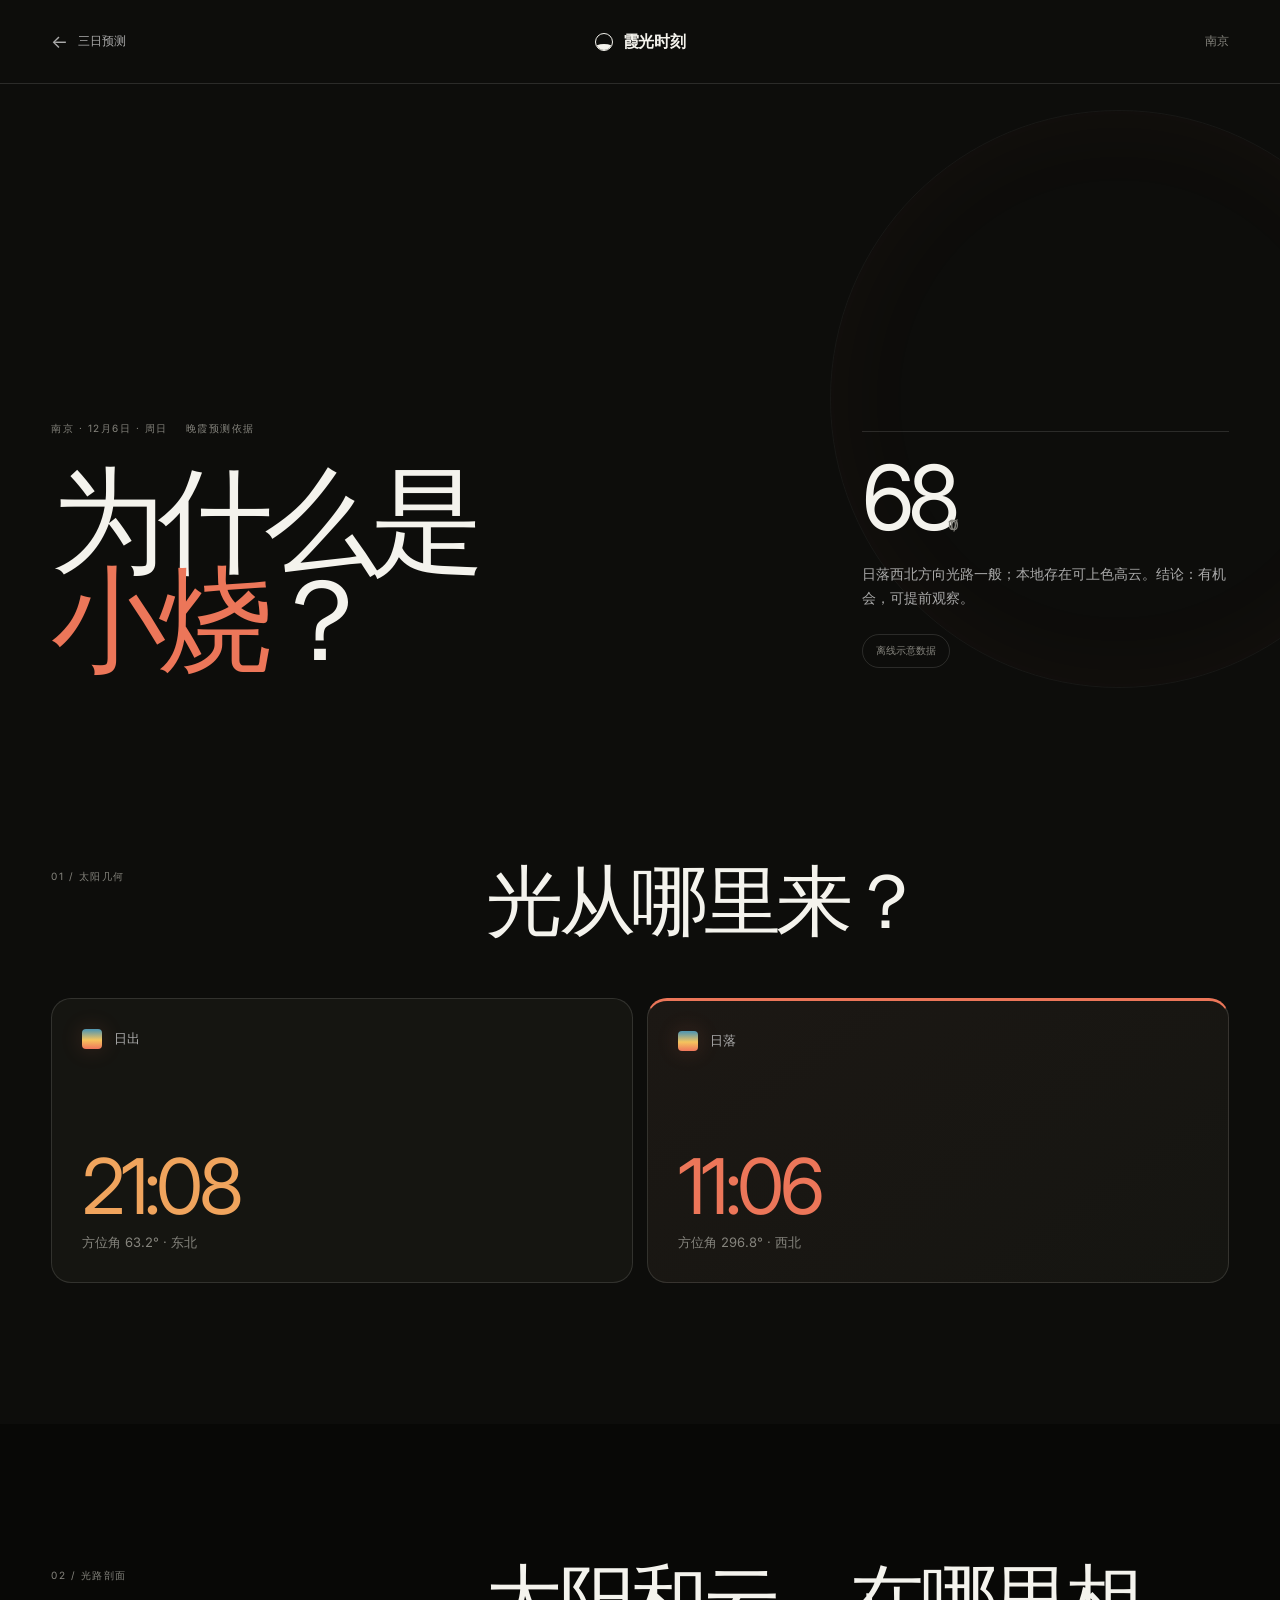
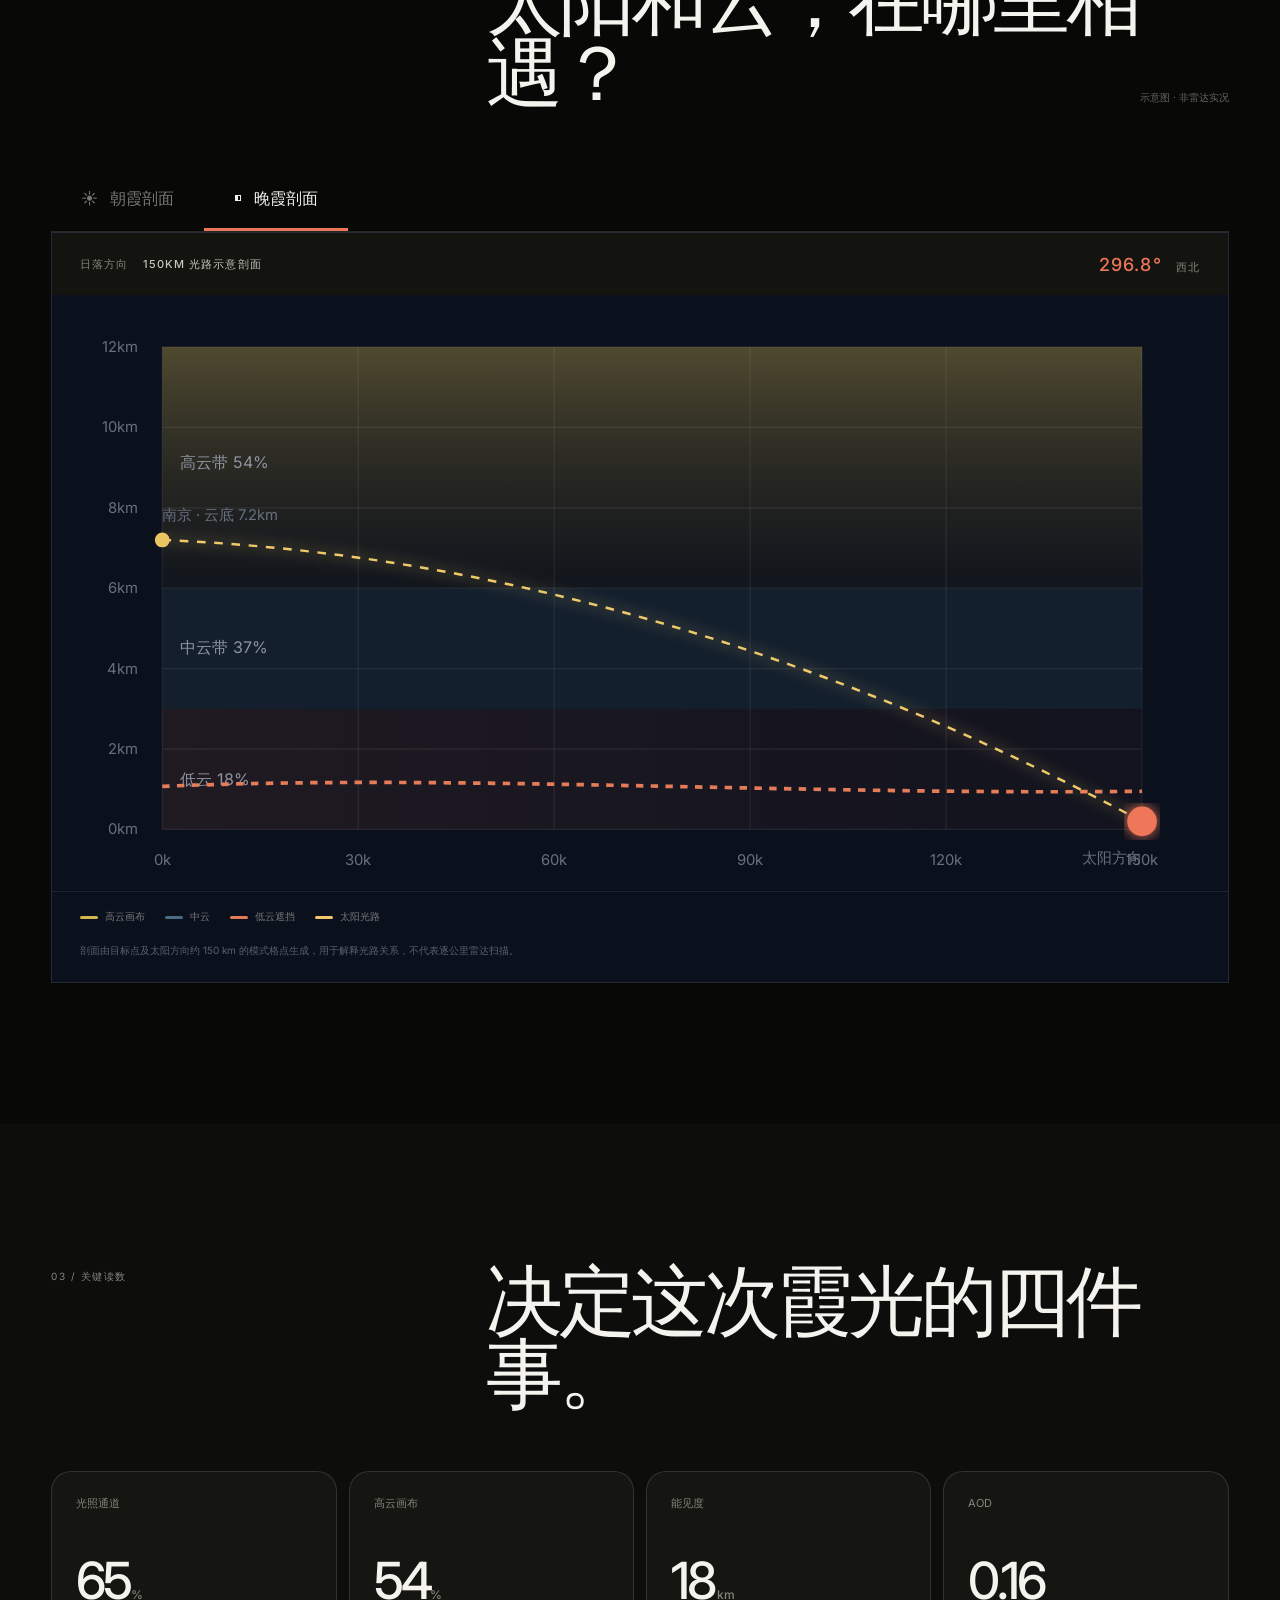
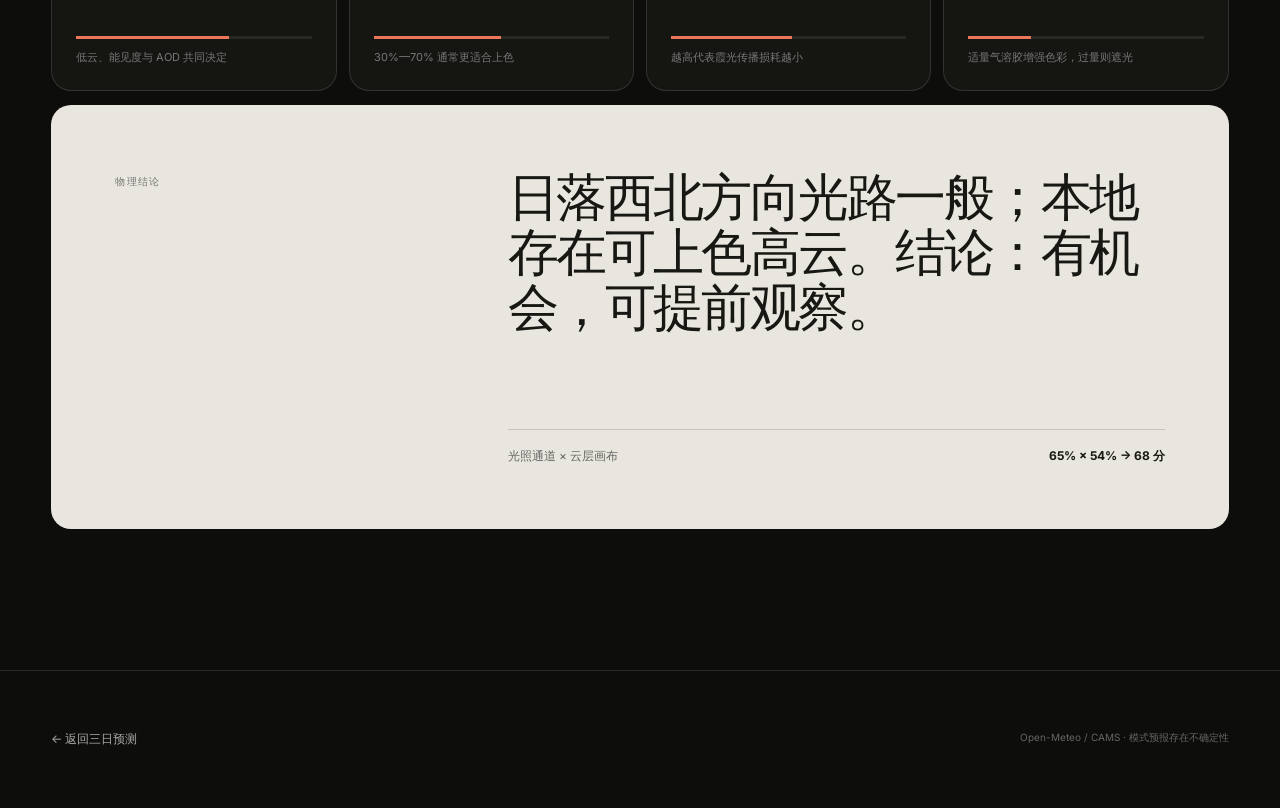
==== frontend/forecast-detail.html @ 2af410d2 "新增" ====
<!doctype html>
<html lang="zh-CN">
<head>
  <meta charset="UTF-8">
  <meta name="viewport" content="width=device-width, initial-scale=1.0">
  <meta name="description" content="霞光预测物理依据：太阳方位、光路遮挡与分层云量">
  <title>预测依据｜霞光时刻</title>
  <link rel="preconnect" href="https://fonts.googleapis.com">
  <link rel="preconnect" href="https://fonts.gstatic.com" crossorigin>
  <link href="https://fonts.googleapis.com/css2?family=Inter:wght@400;500;600&display=swap" rel="stylesheet">
  <link rel="stylesheet" href="forecast-detail.css">
</head>
<body>
  <header class="detail-header">
    <a class="back-link" href="index.html#forecast" aria-label="返回三日预测"><span>←</span> 三日预测</a>
    <a class="brand" href="index.html"><span class="brand-mark" aria-hidden="true"></span>霞光时刻</a>
    <span class="header-place" id="headerPlace">南京</span>
  </header>

  <main>
    <section class="detail-hero">
      <div class="detail-title">
        <p class="eyebrow"><span id="detailDate">—</span><span id="detailPeriod">晚霞预测依据</span></p>
        <h1>为什么是<br><em id="detailLevel">—</em>？</h1>
      </div>
      <div class="detail-verdict">
        <p class="score"><span id="detailScore">—</span><small>/ 100</small></p>
        <p id="detailSummary">正在还原太阳光路与云层画布。</p>
        <span class="source-badge" id="sourceBadge">数据准备中</span>
      </div>
    </section>

    <section class="solar-section" aria-labelledby="solarHeading">
      <div class="section-head"><p>01 / 太阳几何</p><h2 id="solarHeading">光从哪里来？</h2></div>
      <div class="solar-grid">
        <article class="solar-card morning" id="morningCard">
          <div class="solar-label"><span class="sun-icon"></span><span>日出</span></div>
          <strong id="sunriseTime">—</strong>
          <p>方位角 <span id="sunriseAzimuth">—</span> · <span id="sunriseDirection">—</span></p>
        </article>
        <article class="solar-card evening active" id="eveningCard">
          <div class="solar-label"><span class="sun-icon"></span><span>日落</span></div>
          <strong id="sunsetTime">—</strong>
          <p>方位角 <span id="sunsetAzimuth">—</span> · <span id="sunsetDirection">—</span></p>
        </article>
      </div>
    </section>

    <section class="profile-section" aria-labelledby="profileHeading">
      <div class="section-head profile-head"><p>02 / 光路剖面</p><h2 id="profileHeading">太阳和云，在哪里相遇？</h2><span>示意图 · 非雷达实况</span></div>
      <div class="profile-tabs" role="tablist" aria-label="选择光路剖面">
        <button type="button" role="tab" data-period="morning" aria-selected="false"><span>☀</span> 朝霞剖面</button>
        <button type="button" role="tab" data-period="evening" aria-selected="true"><span>◧</span> 晚霞剖面</button>
      </div>
      <div class="chart-card">
        <div class="chart-meta">
          <div><span id="chartDirection">日落方向</span><strong>150KM 光路示意剖面</strong></div>
          <div><strong id="chartAzimuth">—</strong><span id="chartDirectionText">—</span></div>
        </div>
        <div class="chart-wrap" id="chartWrap" aria-label="太阳光路和云层高度示意图"></div>
        <div class="chart-legend"><span><i class="high"></i>高云画布</span><span><i class="mid"></i>中云</span><span><i class="low"></i>低云遮挡</span><span><i class="ray"></i>太阳光路</span></div>
        <p class="chart-note">剖面由目标点及太阳方向约 150 km 的模式格点生成，用于解释光路关系，不代表逐公里雷达扫描。</p>
      </div>
    </section>

    <section class="metrics-section" aria-labelledby="metricsHeading">
      <div class="section-head"><p>03 / 关键读数</p><h2 id="metricsHeading">决定这次霞光的四件事。</h2></div>
      <div class="metric-grid" id="metricGrid"></div>
      <article class="explanation-card">
        <p>物理结论</p><h3 id="physicalConclusion">—</h3>
        <div><span>光照通道 × 云层画布</span><strong id="formulaResult">—</strong></div>
      </article>
    </section>
  </main>

  <footer><a class="back-link" href="index.html#forecast">← 返回三日预测</a><span>Open-Meteo / CAMS · 模式预报存在不确定性</span></footer>
  <script src="forecast-detail.js" defer></script>
</body>
</html>
---- frontend/forecast-detail.css ----
:root{--bg:#0d0d0b;--panel:#151511;--panel-2:#1b1b16;--text:#f4f3ed;--muted:#85847d;--line:rgba(244,243,237,.13);--accent:#ec7659;--sun:#e8b958;--blue:#5785a3;--radius:20px;--pad:clamp(20px,4vw,64px);--max:1440px;--font:Inter,"PingFang SC","Microsoft YaHei",sans-serif}
*{box-sizing:border-box}html{scroll-behavior:smooth}body{margin:0;background:var(--bg);color:var(--text);font-family:var(--font);-webkit-font-smoothing:antialiased}a{color:inherit;text-decoration:none}button{font:inherit}.detail-header{height:84px;padding:0 var(--pad);display:grid;grid-template-columns:1fr auto 1fr;align-items:center;border-bottom:1px solid var(--line);position:relative;z-index:2}.back-link{font-size:12px;color:#aaa;display:inline-flex;align-items:center;gap:10px}.back-link span{font-size:18px}.brand{display:inline-flex;align-items:center;gap:10px;font-weight:600;letter-spacing:-.03em}.brand-mark{width:18px;height:18px;border:1.5px solid currentColor;border-radius:50%;position:relative;overflow:hidden}.brand-mark::after{content:"";position:absolute;left:-2px;right:-2px;bottom:-2px;height:8px;border-radius:50%;background:currentColor}.header-place{justify-self:end;color:var(--muted);font-size:12px}.detail-hero{min-height:640px;padding:clamp(80px,10vw,150px) var(--pad) 56px;max-width:var(--max);margin:auto;display:grid;grid-template-columns:1.45fr .75fr;gap:8vw;align-items:end;position:relative}.detail-hero::after{content:"";position:absolute;width:min(45vw,650px);aspect-ratio:1;border-radius:50%;border:1px solid rgba(255,255,255,.045);right:-10%;top:4%;box-shadow:inset 0 0 100px rgba(236,118,89,.045);pointer-events:none}.eyebrow{display:flex;gap:18px;margin:0 0 34px;color:var(--muted);font-size:10px;letter-spacing:.15em;text-transform:uppercase}.detail-title h1{font-size:clamp(70px,9vw,136px);line-height:.86;letter-spacing:-.075em;font-weight:500;margin:0}.detail-title h1 em{font-style:normal;color:var(--accent)}.detail-verdict{border-top:1px solid var(--line);padding-top:26px;position:relative;z-index:1}.score{margin:0;font-size:clamp(70px,7vw,108px);letter-spacing:-.075em;line-height:.9}.score small{font-size:14px;color:var(--muted)}.detail-verdict>p:nth-child(2){color:#aaa;line-height:1.7;font-size:14px;margin:24px 0}.source-badge{display:inline-flex;border:1px solid var(--line);border-radius:999px;padding:9px 13px;color:var(--muted);font-size:10px}.solar-section,.profile-section,.metrics-section{padding:clamp(90px,11vw,160px) var(--pad);max-width:var(--max);margin:auto}.section-head{display:grid;grid-template-columns:1fr 2fr;gap:5vw;margin-bottom:60px}.section-head>p{margin:5px 0 0;color:var(--muted);font-size:10px;letter-spacing:.15em;text-transform:uppercase}.section-head h2{font-size:clamp(46px,6vw,86px);line-height:.95;letter-spacing:-.06em;font-weight:500;margin:0}.solar-grid{display:grid;grid-template-columns:1fr 1fr;gap:14px}.solar-card{min-height:285px;padding:30px;border:1px solid var(--line);border-radius:var(--radius);background:var(--panel);display:flex;flex-direction:column;transition:.25s}.solar-card.active{border-top:3px solid var(--accent);background:linear-gradient(145deg,#1c1814,var(--panel))}.solar-label{display:flex;gap:12px;align-items:center;color:#aaa;font-size:13px}.sun-icon{width:20px;height:20px;border-radius:4px;background:linear-gradient(#5798ae 5%,#f5c45d 55%,#ef765c);box-shadow:0 0 22px rgba(236,118,89,.18)}.solar-card strong{margin:auto 0 14px;font-size:clamp(64px,6vw,92px);line-height:.85;letter-spacing:-.06em;font-weight:400;color:var(--accent)}.solar-card.morning strong{color:#f0a45d}.solar-card p{color:var(--muted);font-size:13px;margin:0}.profile-section{max-width:none;background:#080806}.profile-section>*{max-width:calc(var(--max) - 2 * var(--pad));margin-left:auto;margin-right:auto}.profile-head{position:relative}.profile-head>span{position:absolute;right:0;bottom:5px;font-size:10px;color:#666}.profile-tabs{display:flex;border-bottom:1px solid var(--line);margin-bottom:0}.profile-tabs button{border:0;background:none;color:#777;padding:18px 30px;cursor:pointer;border-bottom:3px solid transparent;transition:.2s}.profile-tabs button span{margin-right:8px}.profile-tabs button[aria-selected="true"]{color:var(--text);border-color:var(--accent)}.chart-card{background:#0a101c;border:1px solid rgba(255,255,255,.11);overflow:hidden}.chart-meta{height:62px;background:#13130f;display:flex;justify-content:space-between;align-items:center;padding:0 28px;color:var(--muted);font-size:11px;letter-spacing:.1em}.chart-meta>div{display:flex;gap:14px;align-items:baseline}.chart-meta strong{color:#c8c6bd;font-weight:500}.chart-meta>div:last-child strong{color:var(--accent);font-size:18px}.chart-wrap{min-height:510px;padding:10px 14px 0}.chart-wrap svg{display:block;width:100%;height:auto}.chart-legend{display:flex;flex-wrap:wrap;gap:20px;padding:18px 28px;border-top:1px solid rgba(255,255,255,.08);color:#777;font-size:10px}.chart-legend span{display:flex;align-items:center;gap:7px}.chart-legend i{width:18px;height:3px;border-radius:4px}.chart-legend .high{background:#d5b64e}.chart-legend .mid{background:#496b84}.chart-legend .low{background:#e47a57}.chart-legend .ray{background:#f0c86a}.chart-note{color:#596171;font-size:10px;line-height:1.6;margin:0;padding:0 28px 24px}.metric-grid{display:grid;grid-template-columns:repeat(4,1fr);gap:12px}.metric-card{background:var(--panel);border:1px solid var(--line);border-radius:var(--radius);min-height:220px;padding:24px;display:flex;flex-direction:column}.metric-card>span{color:var(--muted);font-size:11px}.metric-card strong{margin:auto 0 10px;font-size:clamp(38px,4vw,58px);font-weight:500;letter-spacing:-.055em}.metric-card strong small{font-size:12px;color:var(--muted);letter-spacing:0}.metric-card p{font-size:11px;color:#777;line-height:1.55;margin:0}.metric-bar{height:3px;background:#292923;margin:15px 0 10px;overflow:hidden}.metric-bar i{display:block;height:100%;background:var(--accent)}.explanation-card{margin-top:14px;padding:clamp(34px,5vw,70px);border-radius:var(--radius);background:#e8e6de;color:#171713;display:grid;grid-template-columns:1fr 2fr;gap:5vw}.explanation-card>p{font-size:10px;letter-spacing:.14em;text-transform:uppercase;margin:6px 0;color:#777}.explanation-card h3{font-size:clamp(34px,4vw,62px);line-height:1.08;letter-spacing:-.05em;font-weight:500;margin:0}.explanation-card>div{grid-column:2;border-top:1px solid rgba(0,0,0,.15);display:flex;justify-content:space-between;padding-top:18px;margin-top:30px;font-size:12px;color:#666}.explanation-card strong{color:#171713}footer{max-width:var(--max);margin:auto;padding:60px var(--pad);border-top:1px solid var(--line);display:flex;justify-content:space-between;color:#666;font-size:10px}
@media(max-width:800px){.detail-header{height:70px;grid-template-columns:1fr 1fr}.detail-header .brand{justify-self:end}.header-place{display:none}.detail-hero{min-height:680px;grid-template-columns:1fr;align-items:start;padding-top:72px}.detail-title h1{font-size:clamp(64px,18vw,90px)}.detail-verdict{align-self:end}.section-head{grid-template-columns:1fr;margin-bottom:42px}.section-head h2{font-size:50px}.solar-grid{grid-template-columns:1fr}.metric-grid{grid-template-columns:1fr 1fr}.profile-tabs button{flex:1;padding:16px 8px}.chart-meta{height:auto;padding:18px;align-items:flex-start;gap:14px}.chart-meta>div{display:grid;gap:5px}.chart-wrap{min-height:360px;padding:0}.chart-legend,.chart-note{padding-left:16px;padding-right:16px}.explanation-card{grid-template-columns:1fr}.explanation-card>div{grid-column:1}footer{display:grid;gap:24px}}
@media(max-width:480px){.metric-grid{grid-template-columns:1fr}.solar-card{min-height:230px}.chart-meta>div:last-child{text-align:right}.profile-head>span{position:static}.chart-wrap{overflow-x:auto}.chart-wrap svg{min-width:700px}.detail-hero{min-height:620px}}
@media(prefers-reduced-motion:reduce){*{scroll-behavior:auto!important;transition:none!important}}
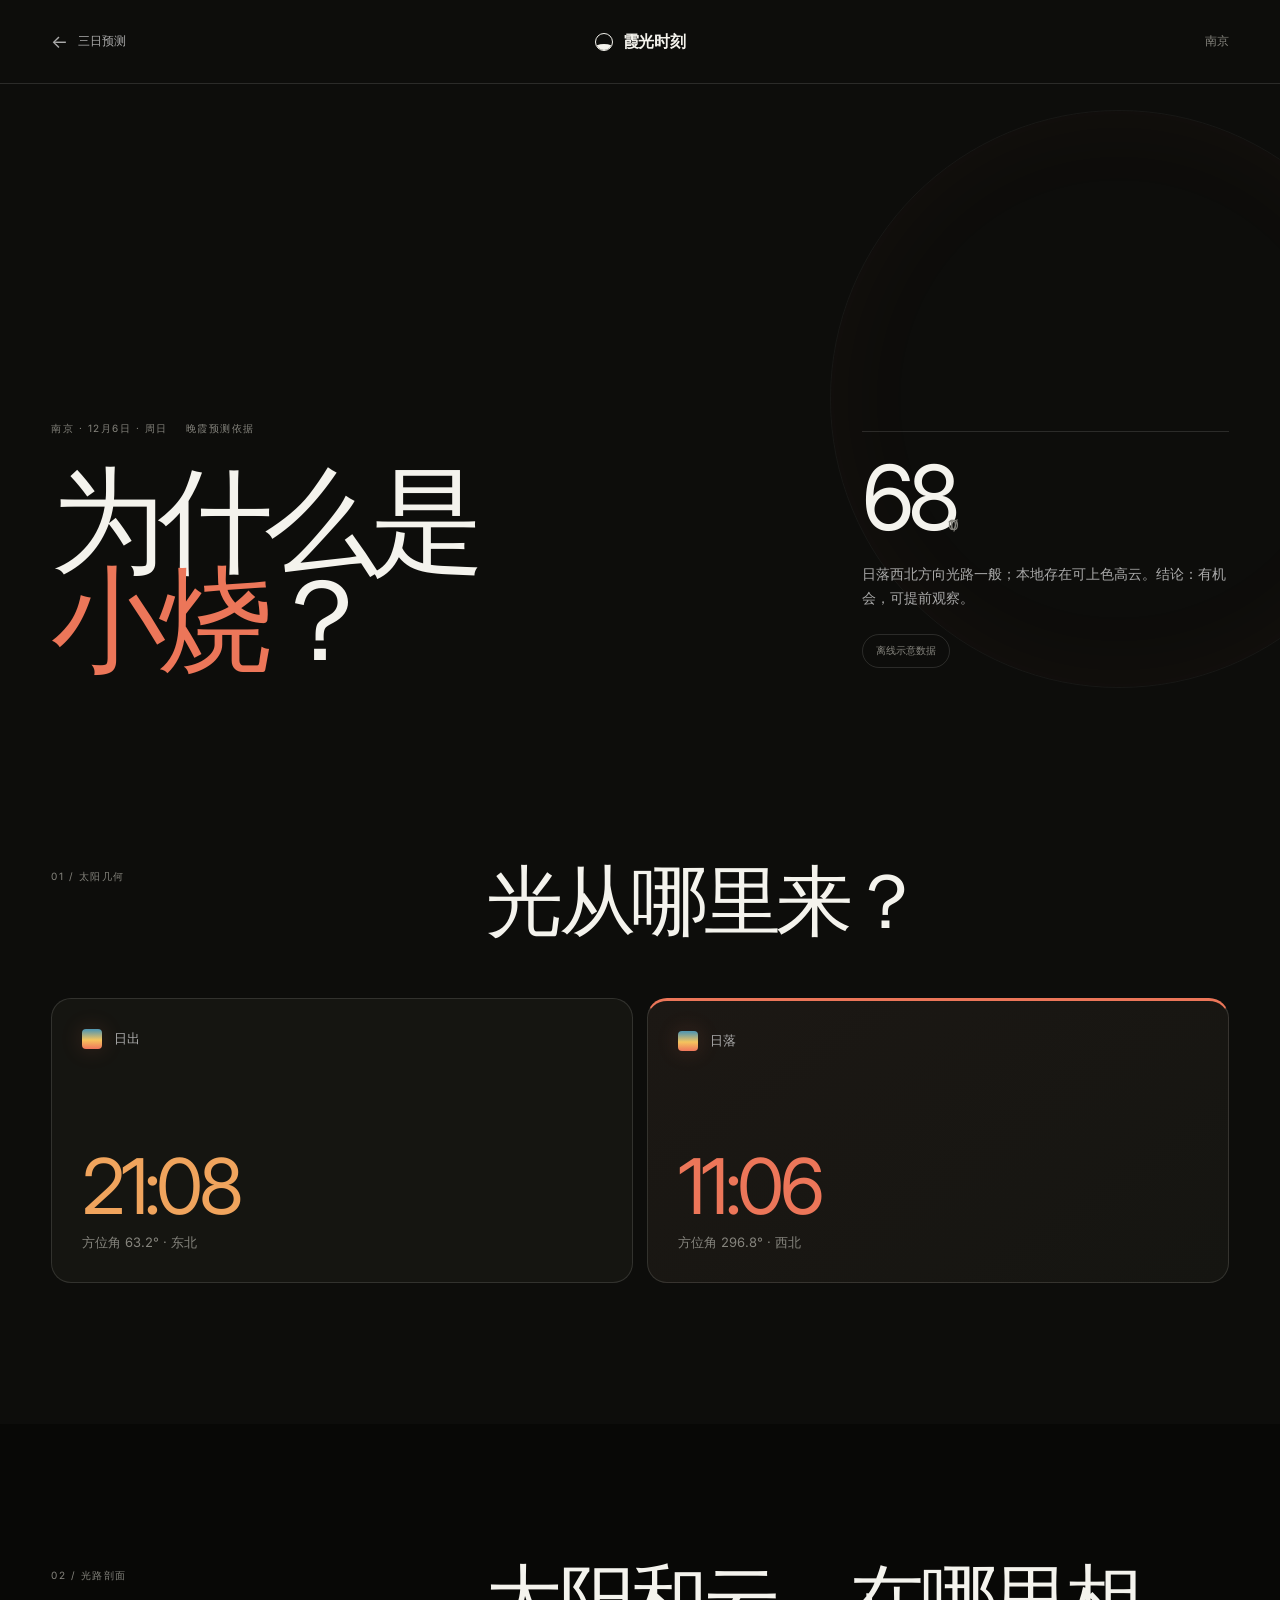
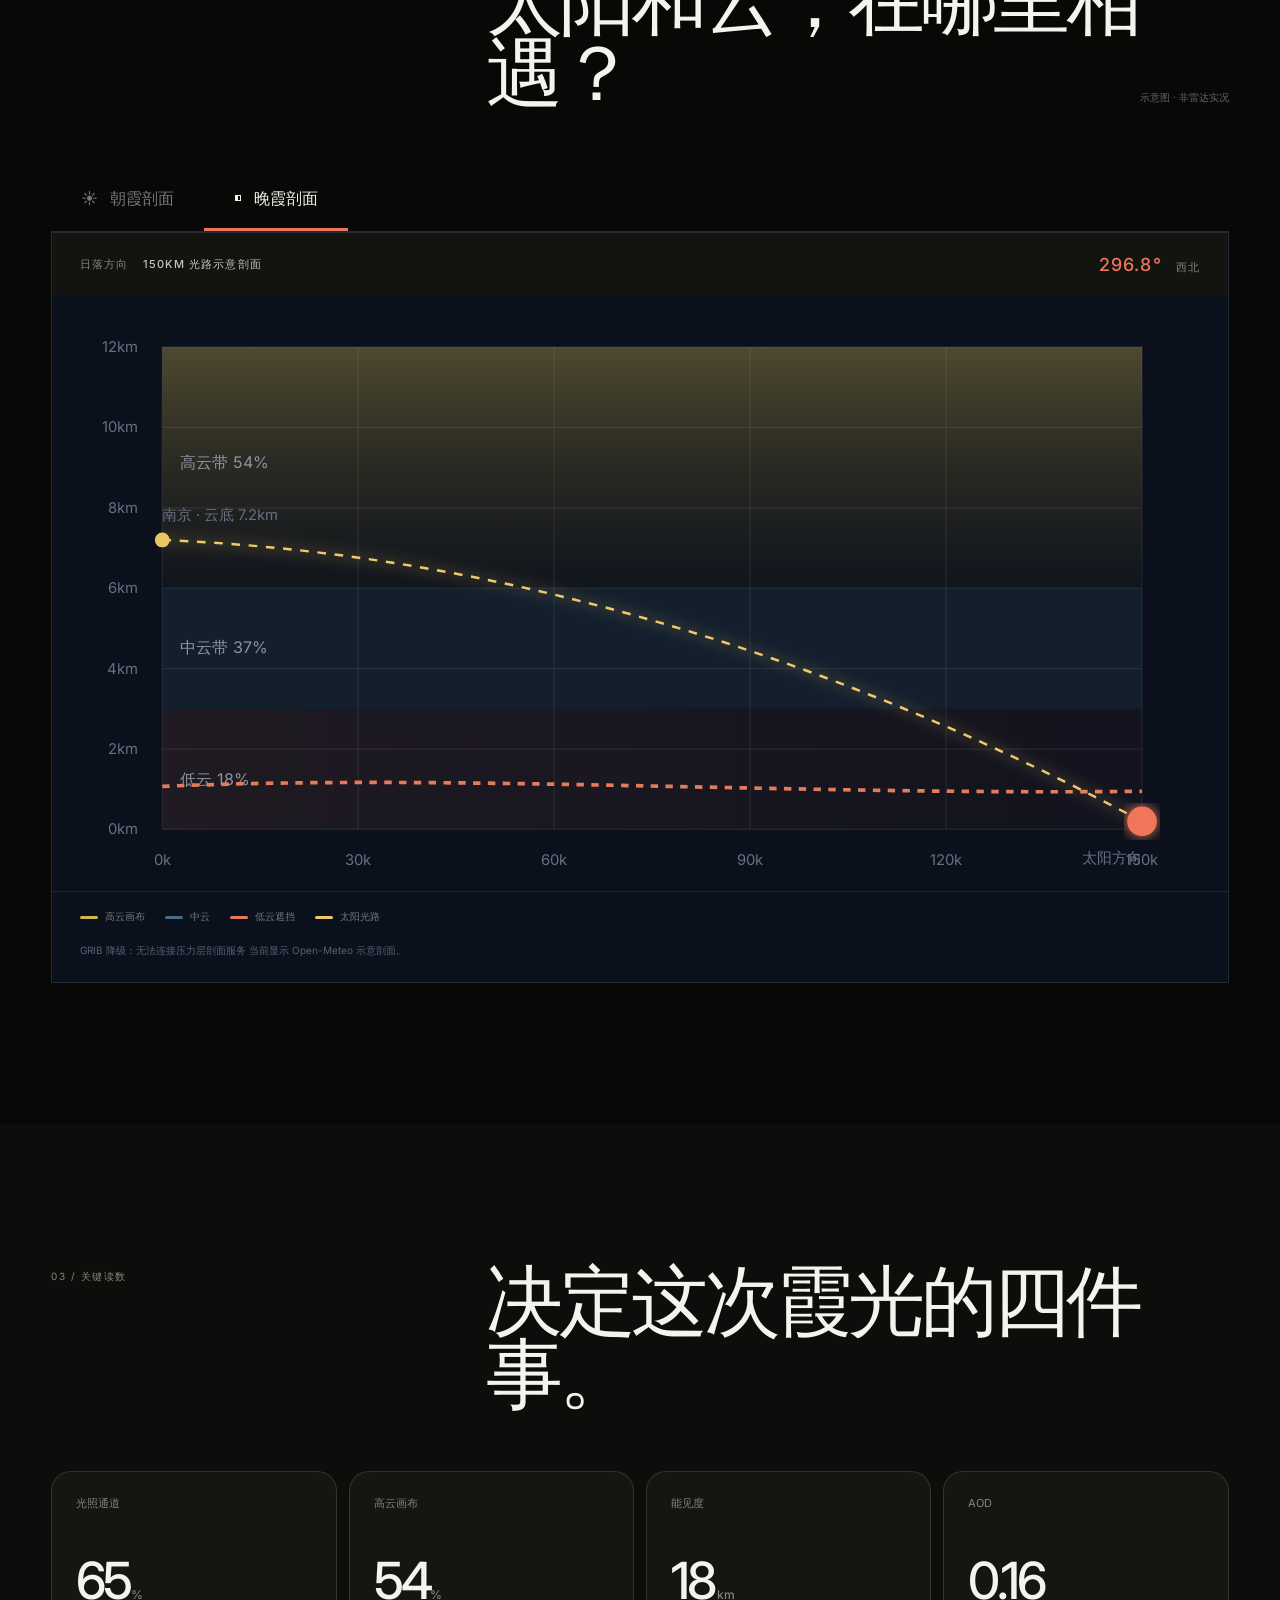
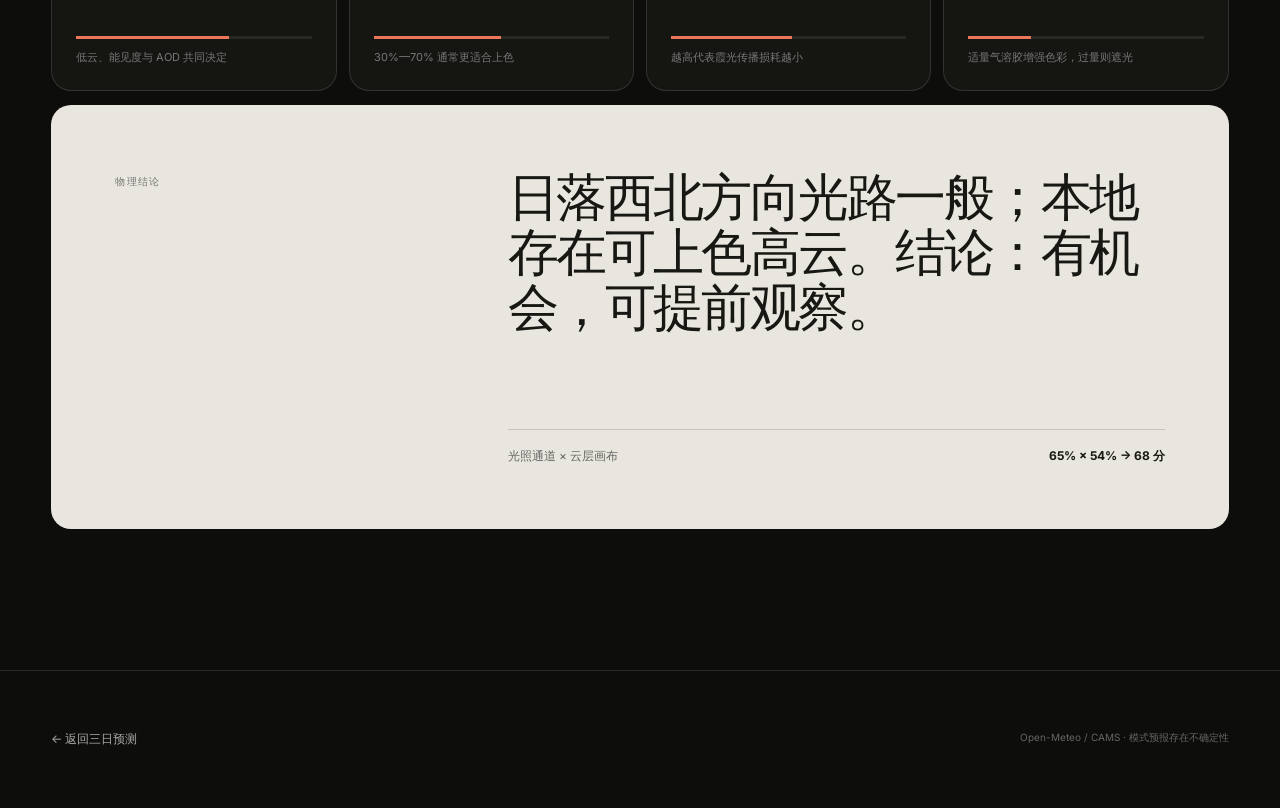
==== commit ffbdd826: "接入GFS与ECMWF压力层剖面" ====
--- a/frontend/forecast-detail.html
+++ b/frontend/forecast-detail.html
@@ -54,12 +54,12 @@
       </div>
       <div class="chart-card">
         <div class="chart-meta">
-          <div><span id="chartDirection">日落方向</span><strong>150KM 光路示意剖面</strong></div>
+          <div><span id="chartDirection">日落方向</span><strong id="chartRange">600KM 压力层剖面</strong></div>
           <div><strong id="chartAzimuth">—</strong><span id="chartDirectionText">—</span></div>
         </div>
         <div class="chart-wrap" id="chartWrap" aria-label="太阳光路和云层高度示意图"></div>
         <div class="chart-legend"><span><i class="high"></i>高云画布</span><span><i class="mid"></i>中云</span><span><i class="low"></i>低云遮挡</span><span><i class="ray"></i>太阳光路</span></div>
-        <p class="chart-note">剖面由目标点及太阳方向约 150 km 的模式格点生成，用于解释光路关系，不代表逐公里雷达扫描。</p>
+        <p class="chart-note" id="chartNote">正在检查 GFS / ECMWF 压力层数据；不可用时将显示 Open-Meteo 示意剖面。</p>
       </div>
     </section>
 
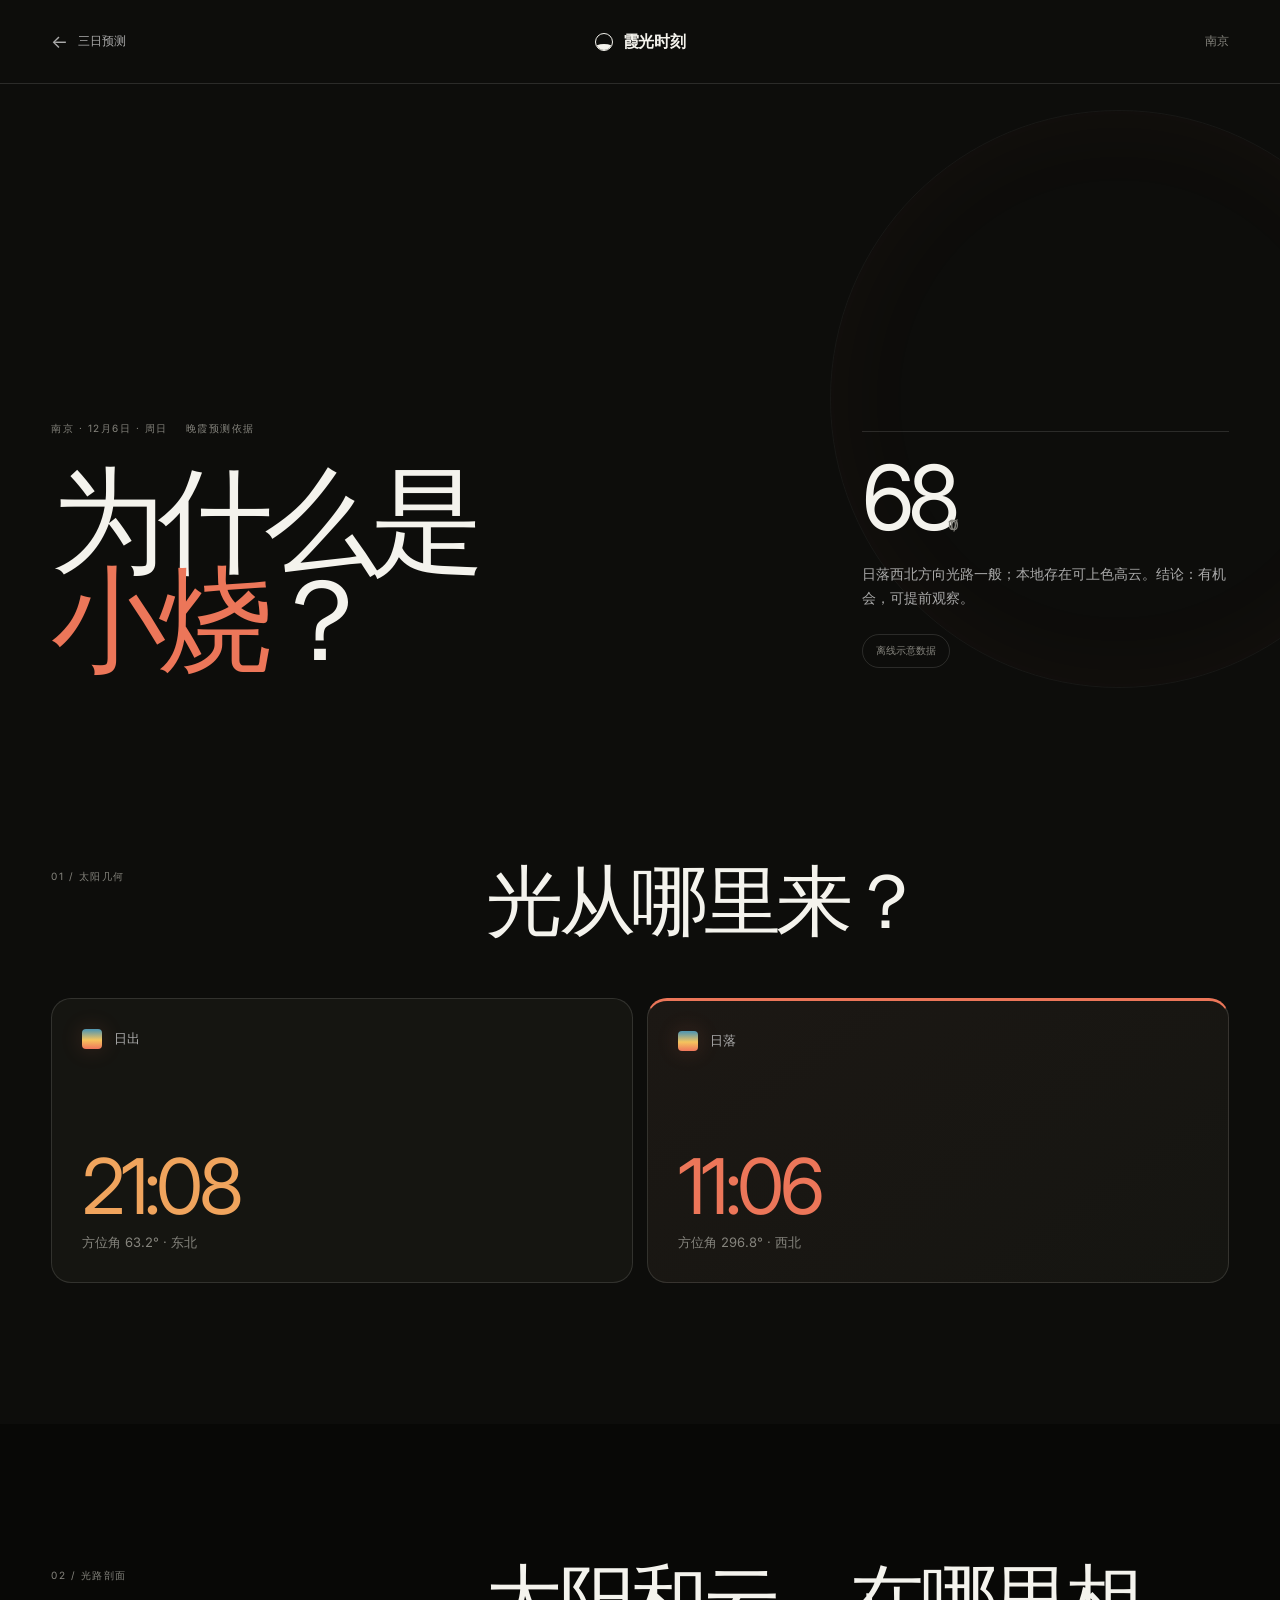
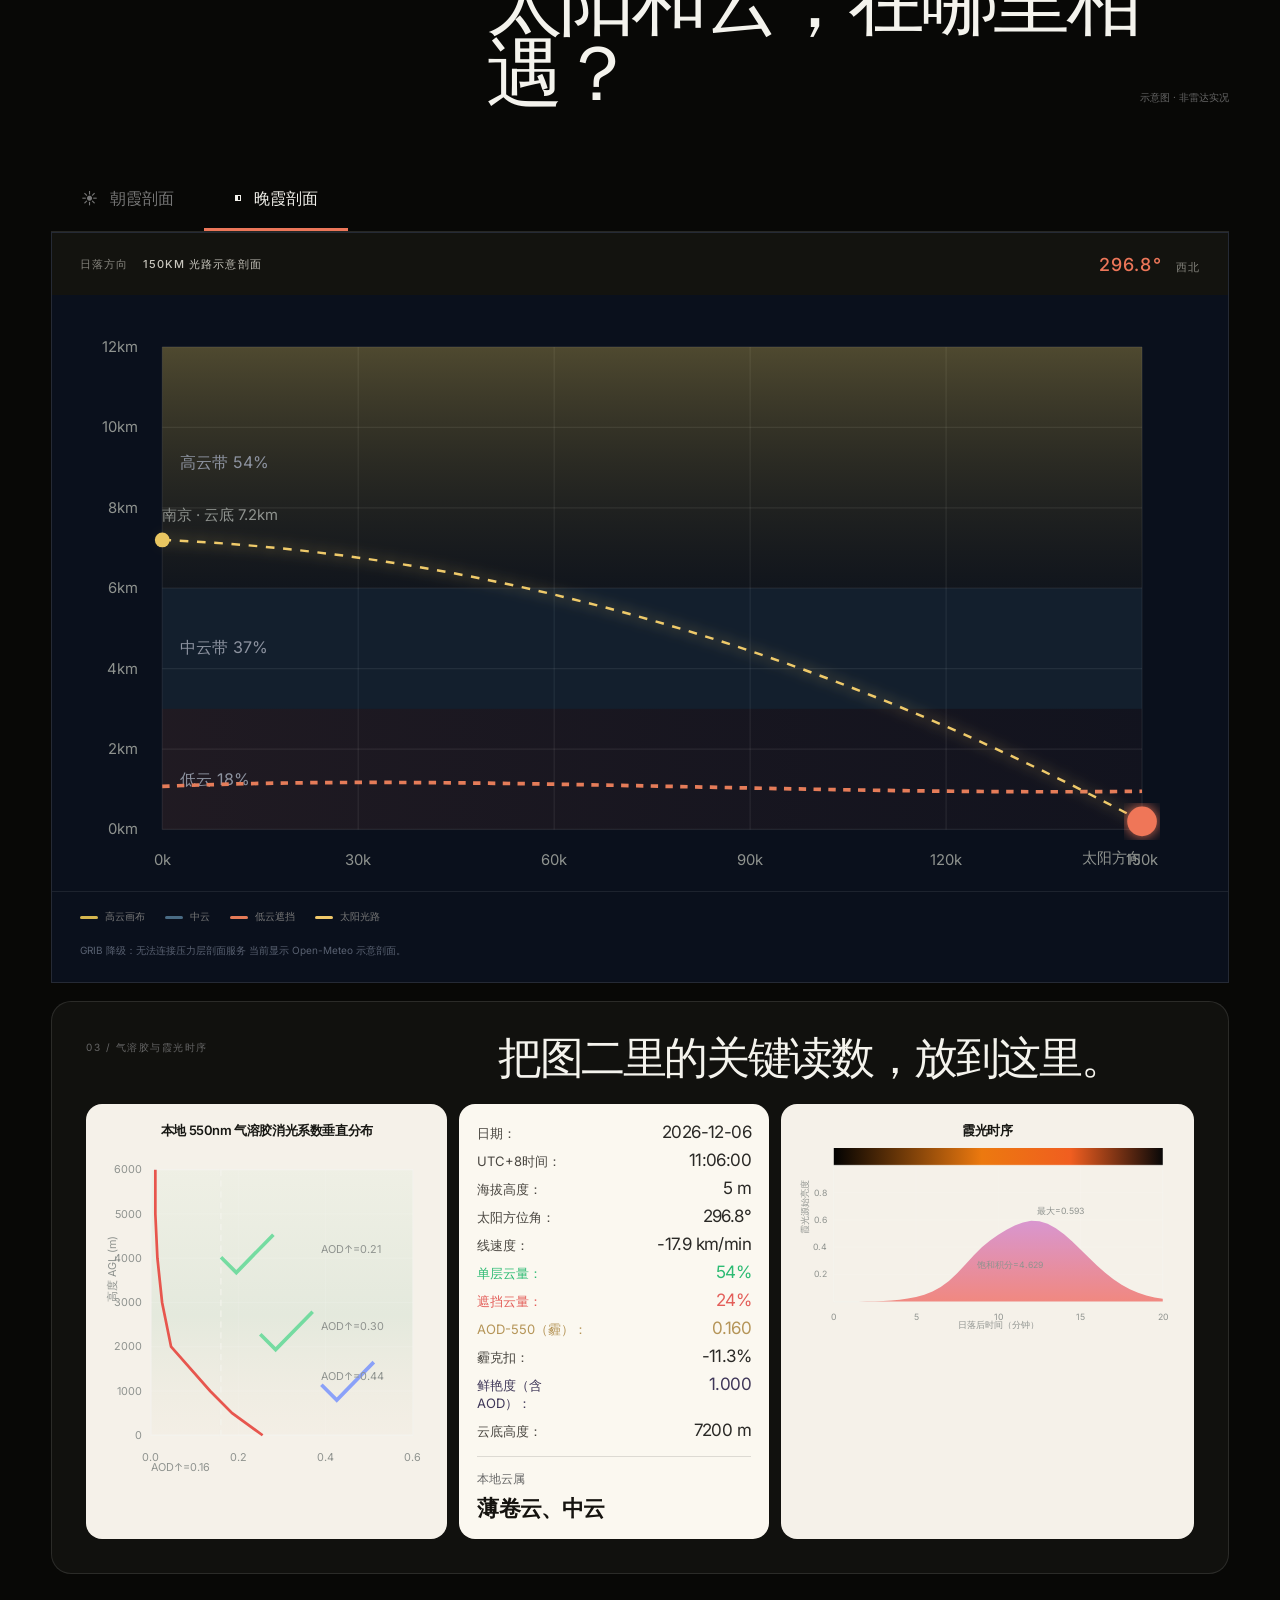
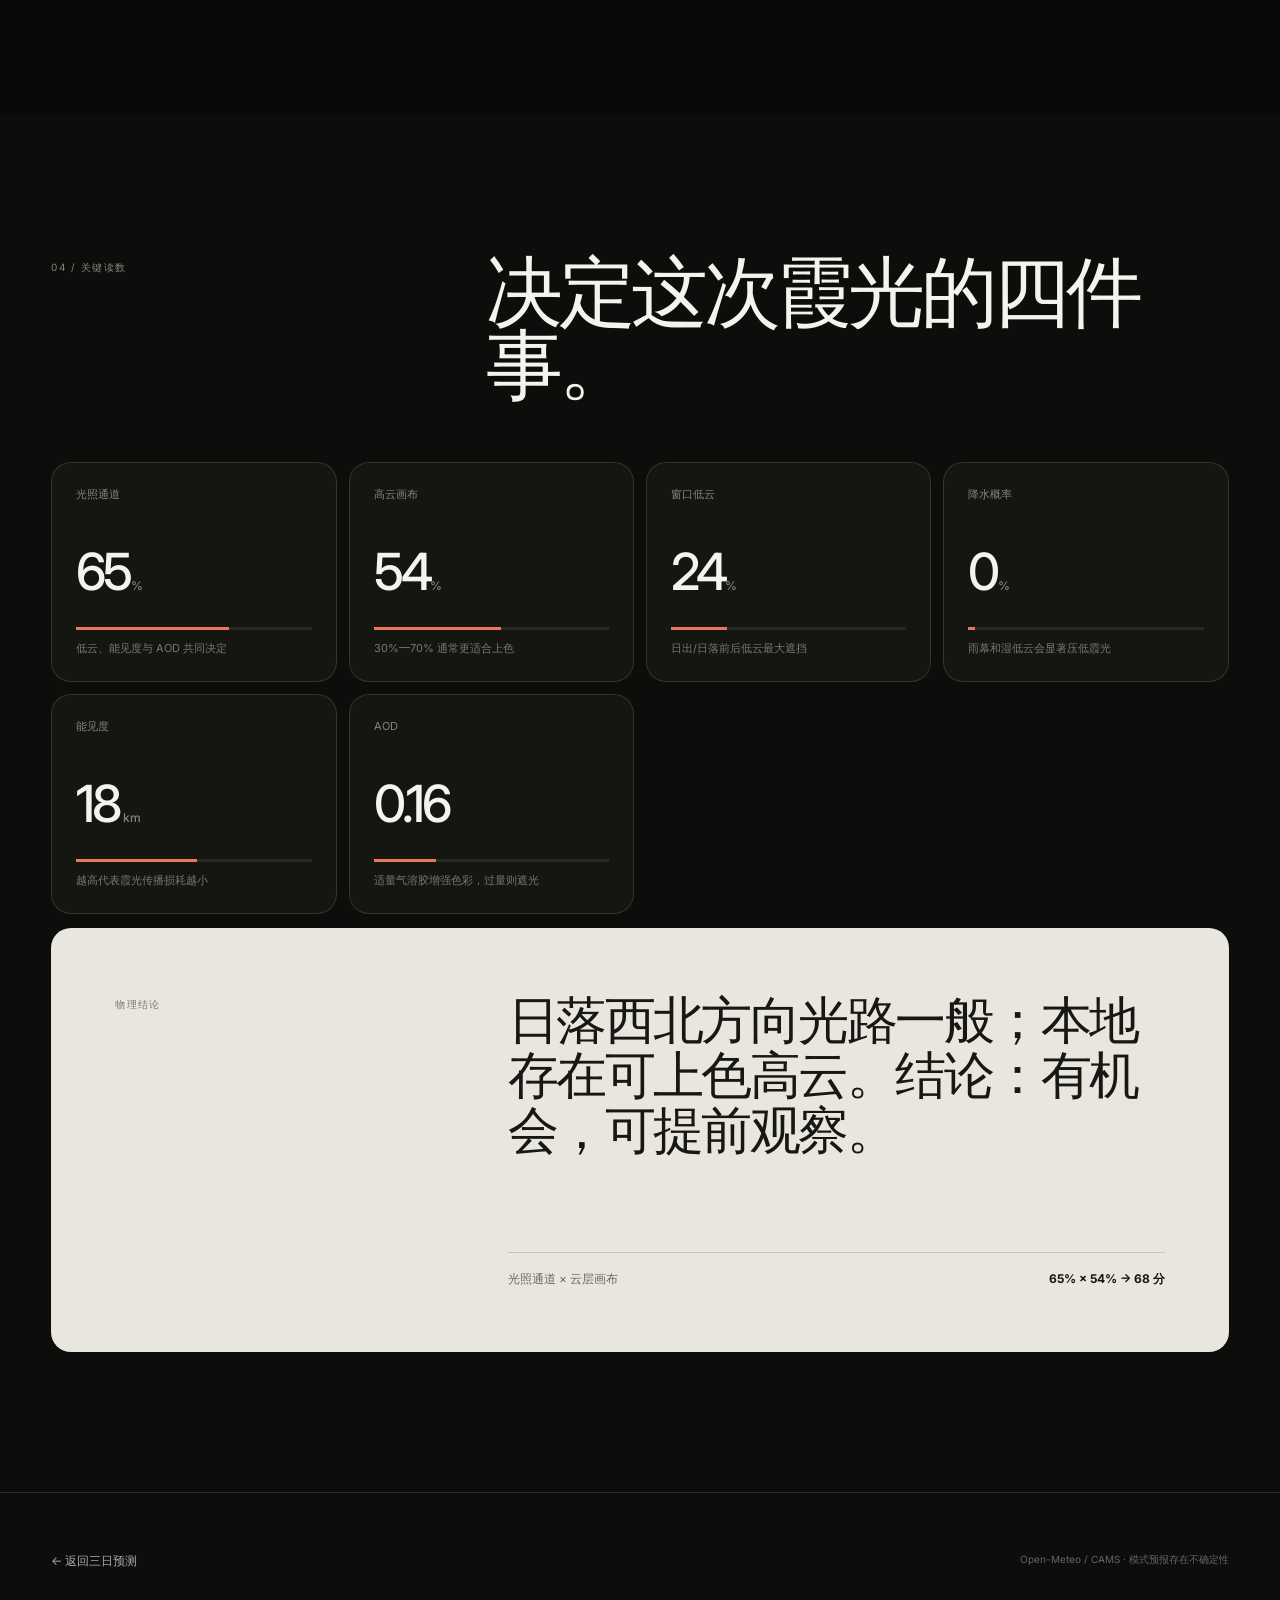
==== commit d28b4727: "接入真实剖面评分" ====
--- a/frontend/forecast-detail.html
+++ b/frontend/forecast-detail.html
@@ -12,8 +12,8 @@
 </head>
 <body>
   <header class="detail-header">
-    <a class="back-link" href="index.html#forecast" aria-label="返回三日预测"><span>←</span> 三日预测</a>
-    <a class="brand" href="index.html"><span class="brand-mark" aria-hidden="true"></span>霞光时刻</a>
+    <a class="back-link" href="/#forecast" aria-label="返回三日预测"><span>←</span> 三日预测</a>
+    <a class="brand" href="/"><span class="brand-mark" aria-hidden="true"></span>霞光时刻</a>
     <span class="header-place" id="headerPlace">南京</span>
   </header>
 
@@ -61,10 +61,30 @@
         <div class="chart-legend"><span><i class="high"></i>高云画布</span><span><i class="mid"></i>中云</span><span><i class="low"></i>低云遮挡</span><span><i class="ray"></i>太阳光路</span></div>
         <p class="chart-note" id="chartNote">正在检查 GFS / ECMWF 压力层数据；不可用时将显示 Open-Meteo 示意剖面。</p>
       </div>
+      <div class="aerosol-panel" aria-labelledby="aerosolHeading">
+        <div class="aerosol-panel-head">
+          <p>03 / 气溶胶与霞光时序</p>
+          <h3 id="aerosolHeading">把图二里的关键读数，放到这里。</h3>
+        </div>
+        <div class="aerosol-layout">
+          <article class="aerosol-chart-card">
+            <div class="mini-chart-title">本地 550nm 气溶胶消光系数垂直分布</div>
+            <div class="mini-chart" id="aodProfileChart"></div>
+          </article>
+          <article class="aerosol-readout">
+            <dl id="aerosolReadout"></dl>
+            <div class="cloud-family"><span>本地云属</span><strong id="localCloudType">—</strong></div>
+          </article>
+          <article class="twilight-chart-card">
+            <div class="mini-chart-title">霞光时序</div>
+            <div class="mini-chart" id="twilightChart"></div>
+          </article>
+        </div>
+      </div>
     </section>
 
     <section class="metrics-section" aria-labelledby="metricsHeading">
-      <div class="section-head"><p>03 / 关键读数</p><h2 id="metricsHeading">决定这次霞光的四件事。</h2></div>
+      <div class="section-head"><p>04 / 关键读数</p><h2 id="metricsHeading">决定这次霞光的四件事。</h2></div>
       <div class="metric-grid" id="metricGrid"></div>
       <article class="explanation-card">
         <p>物理结论</p><h3 id="physicalConclusion">—</h3>
@@ -73,7 +93,7 @@
     </section>
   </main>
 
-  <footer><a class="back-link" href="index.html#forecast">← 返回三日预测</a><span>Open-Meteo / CAMS · 模式预报存在不确定性</span></footer>
+  <footer><a class="back-link" href="/#forecast">← 返回三日预测</a><span>Open-Meteo / CAMS · 模式预报存在不确定性</span></footer>
   <script src="forecast-detail.js" defer></script>
 </body>
 </html>
--- a/frontend/forecast-detail.css
+++ b/frontend/forecast-detail.css
@@ -3,3 +3,26 @@
 @media(max-width:800px){.detail-header{height:70px;grid-template-columns:1fr 1fr}.detail-header .brand{justify-self:end}.header-place{display:none}.detail-hero{min-height:680px;grid-template-columns:1fr;align-items:start;padding-top:72px}.detail-title h1{font-size:clamp(64px,18vw,90px)}.detail-verdict{align-self:end}.section-head{grid-template-columns:1fr;margin-bottom:42px}.section-head h2{font-size:50px}.solar-grid{grid-template-columns:1fr}.metric-grid{grid-template-columns:1fr 1fr}.profile-tabs button{flex:1;padding:16px 8px}.chart-meta{height:auto;padding:18px;align-items:flex-start;gap:14px}.chart-meta>div{display:grid;gap:5px}.chart-wrap{min-height:360px;padding:0}.chart-legend,.chart-note{padding-left:16px;padding-right:16px}.explanation-card{grid-template-columns:1fr}.explanation-card>div{grid-column:1}footer{display:grid;gap:24px}}
 @media(max-width:480px){.metric-grid{grid-template-columns:1fr}.solar-card{min-height:230px}.chart-meta>div:last-child{text-align:right}.profile-head>span{position:static}.chart-wrap{overflow-x:auto}.chart-wrap svg{min-width:700px}.detail-hero{min-height:620px}}
 @media(prefers-reduced-motion:reduce){*{scroll-behavior:auto!important;transition:none!important}}
+
+.aerosol-panel{margin-top:18px;border:1px solid rgba(255,255,255,.11);background:#11110e;border-radius:var(--radius);padding:clamp(20px,3vw,34px)}
+.aerosol-panel-head{display:grid;grid-template-columns:1fr 2fr;gap:5vw;margin-bottom:24px}
+.aerosol-panel-head p{margin:5px 0 0;color:#666;font-size:10px;letter-spacing:.15em;text-transform:uppercase}
+.aerosol-panel-head h3{margin:0;font-size:clamp(28px,3.4vw,48px);line-height:1;letter-spacing:-.055em;font-weight:500}
+.aerosol-layout{display:grid;grid-template-columns:1.05fr .9fr 1.2fr;gap:12px;align-items:stretch}
+.aerosol-chart-card,.aerosol-readout,.twilight-chart-card{background:#f5f1e9;color:#171713;border-radius:16px;padding:18px;min-width:0}
+.aerosol-readout{background:#fbf8f0;display:flex;flex-direction:column;justify-content:space-between}
+.mini-chart-title{font-size:13px;font-weight:600;letter-spacing:-.03em;text-align:center;margin-bottom:8px}
+.mini-chart svg{display:block;width:100%;height:auto}
+.aerosol-readout dl{margin:0;display:grid;gap:7px}
+.aerosol-readout dl>div{display:grid;grid-template-columns:118px 1fr;gap:10px;align-items:baseline}
+.aerosol-readout dt{color:#494640;font-size:13px}
+.aerosol-readout dd{margin:0;color:#2a2926;font-size:17px;letter-spacing:-.035em;text-align:right}
+.aerosol-readout .tone-good dt,.aerosol-readout .tone-good dd{color:#2dbb73}
+.aerosol-readout .tone-bad dt,.aerosol-readout .tone-bad dd{color:#e35e59}
+.aerosol-readout .tone-aod dt,.aerosol-readout .tone-aod dd{color:#b59558}
+.aerosol-readout .tone-vivid dt,.aerosol-readout .tone-vivid dd{color:#3f3758}
+.cloud-family{border-top:1px solid rgba(0,0,0,.12);margin-top:15px;padding-top:14px;display:grid;gap:7px}
+.cloud-family span{font-size:12px;color:#666}
+.cloud-family strong{font-size:22px;line-height:1.2;letter-spacing:-.04em;color:#15130f}
+@media(max-width:1050px){.aerosol-layout{grid-template-columns:1fr 1fr}.twilight-chart-card{grid-column:1/-1}.aerosol-panel-head{grid-template-columns:1fr}}
+@media(max-width:800px){.aerosol-layout{grid-template-columns:1fr}.aerosol-readout dl>div{grid-template-columns:1fr auto}}
